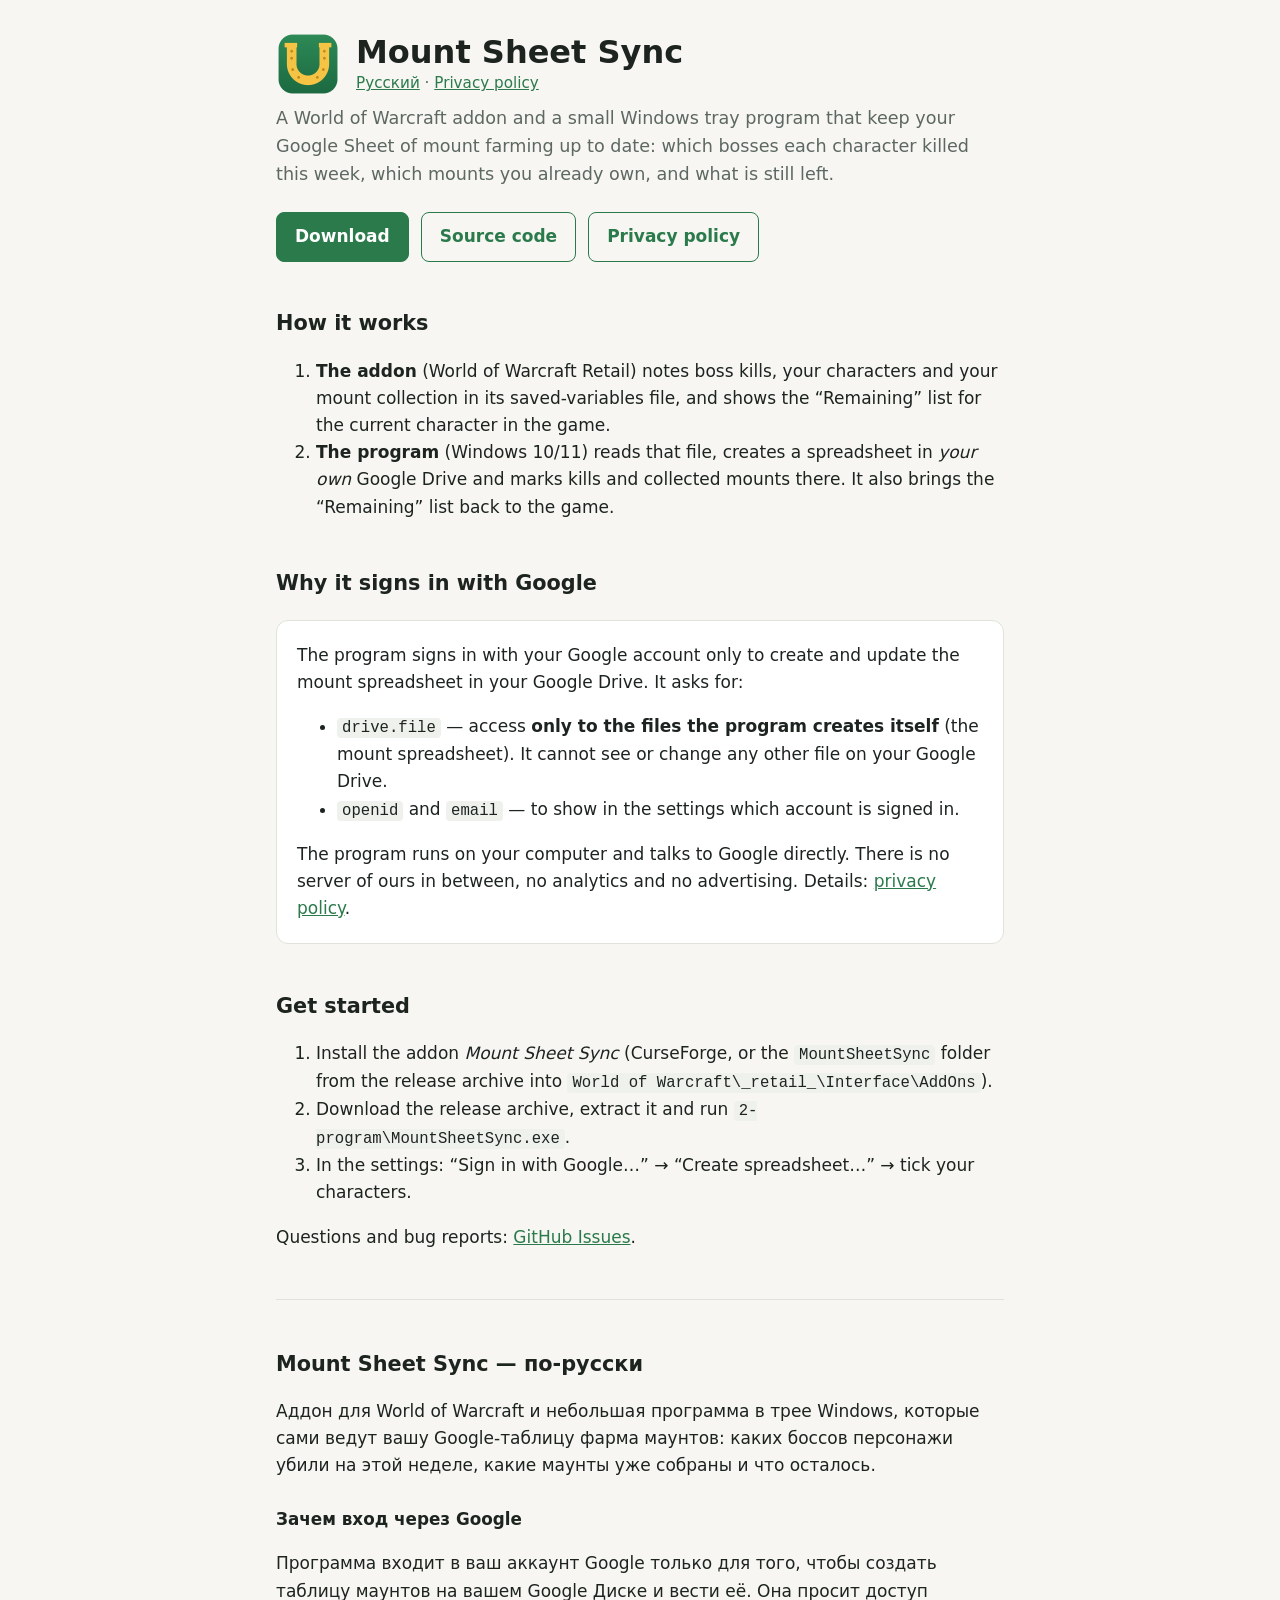
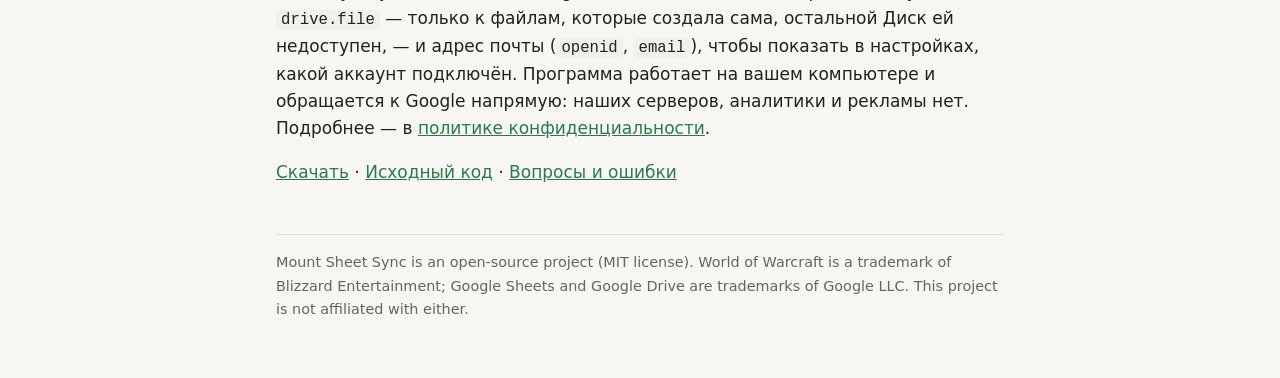
==== index.html @ d0a35574 "Mount Sheet Sync home page and privacy policy Co-Authored-By: Claude Opus 5.5 <noreply@anthropic.com" ====
<!doctype html>
<html lang="en">
<head>
<meta charset="utf-8">
<meta name="viewport" content="width=device-width, initial-scale=1">
<title>Mount Sheet Sync</title>
<meta name="description" content="A World of Warcraft addon and a Windows tray program that keep a Google Sheet of mount farming up to date.">
<link rel="icon" href="favicon.png">
<link rel="stylesheet" href="style.css">
</head>
<body>
<main>
<header>
  <img src="logo.png" alt="">
  <div>
    <h1>Mount Sheet Sync</h1>
    <div class="langs"><a href="#ru">Русский</a> · <a href="privacy.html">Privacy policy</a></div>
  </div>
</header>
<p class="lead">A World of Warcraft addon and a small Windows tray program that keep your Google Sheet of mount farming
up to date: which bosses each character killed this week, which mounts you already own, and what is still left.</p>

<div class="buttons">
  <a class="button primary" href="https://github.com/Zlodyaga/mount-sheet-sync/releases">Download</a>
  <a class="button" href="https://github.com/Zlodyaga/mount-sheet-sync">Source code</a>
  <a class="button" href="privacy.html">Privacy policy</a>
</div>

<h2>How it works</h2>
<ol>
  <li><strong>The addon</strong> (World of Warcraft Retail) notes boss kills, your characters and your mount collection
    in its saved-variables file, and shows the “Remaining” list for the current character in the game.</li>
  <li><strong>The program</strong> (Windows 10/11) reads that file, creates a spreadsheet in <em>your own</em> Google Drive
    and marks kills and collected mounts there. It also brings the “Remaining” list back to the game.</li>
</ol>

<h2>Why it signs in with Google</h2>
<div class="card">
<p>The program signs in with your Google account only to create and update the mount spreadsheet in your Google Drive.
It asks for:</p>
<ul>
  <li><code>drive.file</code> — access <strong>only to the files the program creates itself</strong>
    (the mount spreadsheet). It cannot see or change any other file on your Google Drive.</li>
  <li><code>openid</code> and <code>email</code> — to show in the settings which account is signed in.</li>
</ul>
<p>The program runs on your computer and talks to Google directly. There is no server of ours in between, no analytics
and no advertising. Details: <a href="privacy.html">privacy policy</a>.</p>
</div>

<h2>Get started</h2>
<ol>
  <li>Install the addon <em>Mount Sheet Sync</em> (CurseForge, or the <code>MountSheetSync</code> folder from the release
    archive into <code>World of Warcraft\_retail_\Interface\AddOns</code>).</li>
  <li>Download the release archive, extract it and run <code>2-program\MountSheetSync.exe</code>.</li>
  <li>In the settings: “Sign in with Google…” → “Create spreadsheet…” → tick your characters.</li>
</ol>
<p>Questions and bug reports: <a href="https://github.com/Zlodyaga/mount-sheet-sync/issues">GitHub Issues</a>.</p>

<hr>

<section id="ru" lang="ru">
<h2>Mount Sheet Sync — по-русски</h2>
<p>Аддон для World of Warcraft и небольшая программа в трее Windows, которые сами ведут вашу Google-таблицу фарма
маунтов: каких боссов персонажи убили на этой неделе, какие маунты уже собраны и что осталось.</p>
<h3>Зачем вход через Google</h3>
<p>Программа входит в ваш аккаунт Google только для того, чтобы создать таблицу маунтов на вашем Google Диске и
вести её. Она просит доступ <code>drive.file</code> — только к файлам, которые создала сама, остальной Диск ей
недоступен, — и адрес почты (<code>openid</code>, <code>email</code>), чтобы показать в настройках, какой аккаунт
подключён. Программа работает на вашем компьютере и обращается к Google напрямую: наших серверов, аналитики и
рекламы нет. Подробнее — в <a href="privacy.html#ru">политике конфиденциальности</a>.</p>
<p><a href="https://github.com/Zlodyaga/mount-sheet-sync/releases">Скачать</a> ·
<a href="https://github.com/Zlodyaga/mount-sheet-sync">Исходный код</a> ·
<a href="https://github.com/Zlodyaga/mount-sheet-sync/issues">Вопросы и ошибки</a></p>
</section>

<footer>
Mount Sheet Sync is an open-source project (MIT license). World of Warcraft is a trademark of Blizzard Entertainment;
Google Sheets and Google Drive are trademarks of Google LLC. This project is not affiliated with either.
</footer>
</main>
</body>
</html>
---- style.css ----
:root {
  --bg: #f7f6f2; --fg: #1d2420; --muted: #5d6862; --card: #ffffff; --line: #dfe3dc;
  --accent: #2a7a4b; --accent-fg: #ffffff; --code: #eef1ec;
}
@media (prefers-color-scheme: dark) {
  :root { --bg: #141815; --fg: #e8ece8; --muted: #a3ada6; --card: #1c221e; --line: #2e3631;
          --accent: #5cc08a; --accent-fg: #0f1a13; --code: #242b26; }
}
* { box-sizing: border-box; }
html { -webkit-text-size-adjust: 100%; }
body { margin: 0; background: var(--bg); color: var(--fg);
       font: 17px/1.6 system-ui, -apple-system, "Segoe UI", Roboto, sans-serif; }
main { max-width: 760px; margin: 0 auto; padding: 32px 16px 64px; }
header { display: flex; gap: 16px; align-items: center; margin-bottom: 8px; }
header img { width: 64px; height: 64px; flex: none; }
h1 { font-size: 2rem; line-height: 1.2; margin: 0; }
h2 { font-size: 1.3rem; margin: 2.2em 0 .5em; }
h3 { font-size: 1.05rem; margin: 1.6em 0 .3em; }
p, li { max-width: 68ch; }
a { color: var(--accent); }
.lead { color: var(--muted); font-size: 1.1rem; margin-top: 4px; }
.langs { font-size: .95rem; color: var(--muted); }
.card { background: var(--card); border: 1px solid var(--line); border-radius: 12px; padding: 4px 20px; margin: 20px 0; }
.buttons { display: flex; flex-wrap: wrap; gap: 12px; margin: 24px 0; }
.button { display: inline-block; padding: 10px 18px; border-radius: 8px; text-decoration: none; font-weight: 600;
          border: 1px solid var(--accent); }
.button.primary { background: var(--accent); color: var(--accent-fg); }
code { background: var(--code); padding: 1px 5px; border-radius: 4px; font-size: .92em; overflow-wrap: anywhere; }
footer { margin-top: 48px; padding-top: 16px; border-top: 1px solid var(--line); color: var(--muted); font-size: .9rem; }
hr { border: 0; border-top: 1px solid var(--line); margin: 48px 0; }
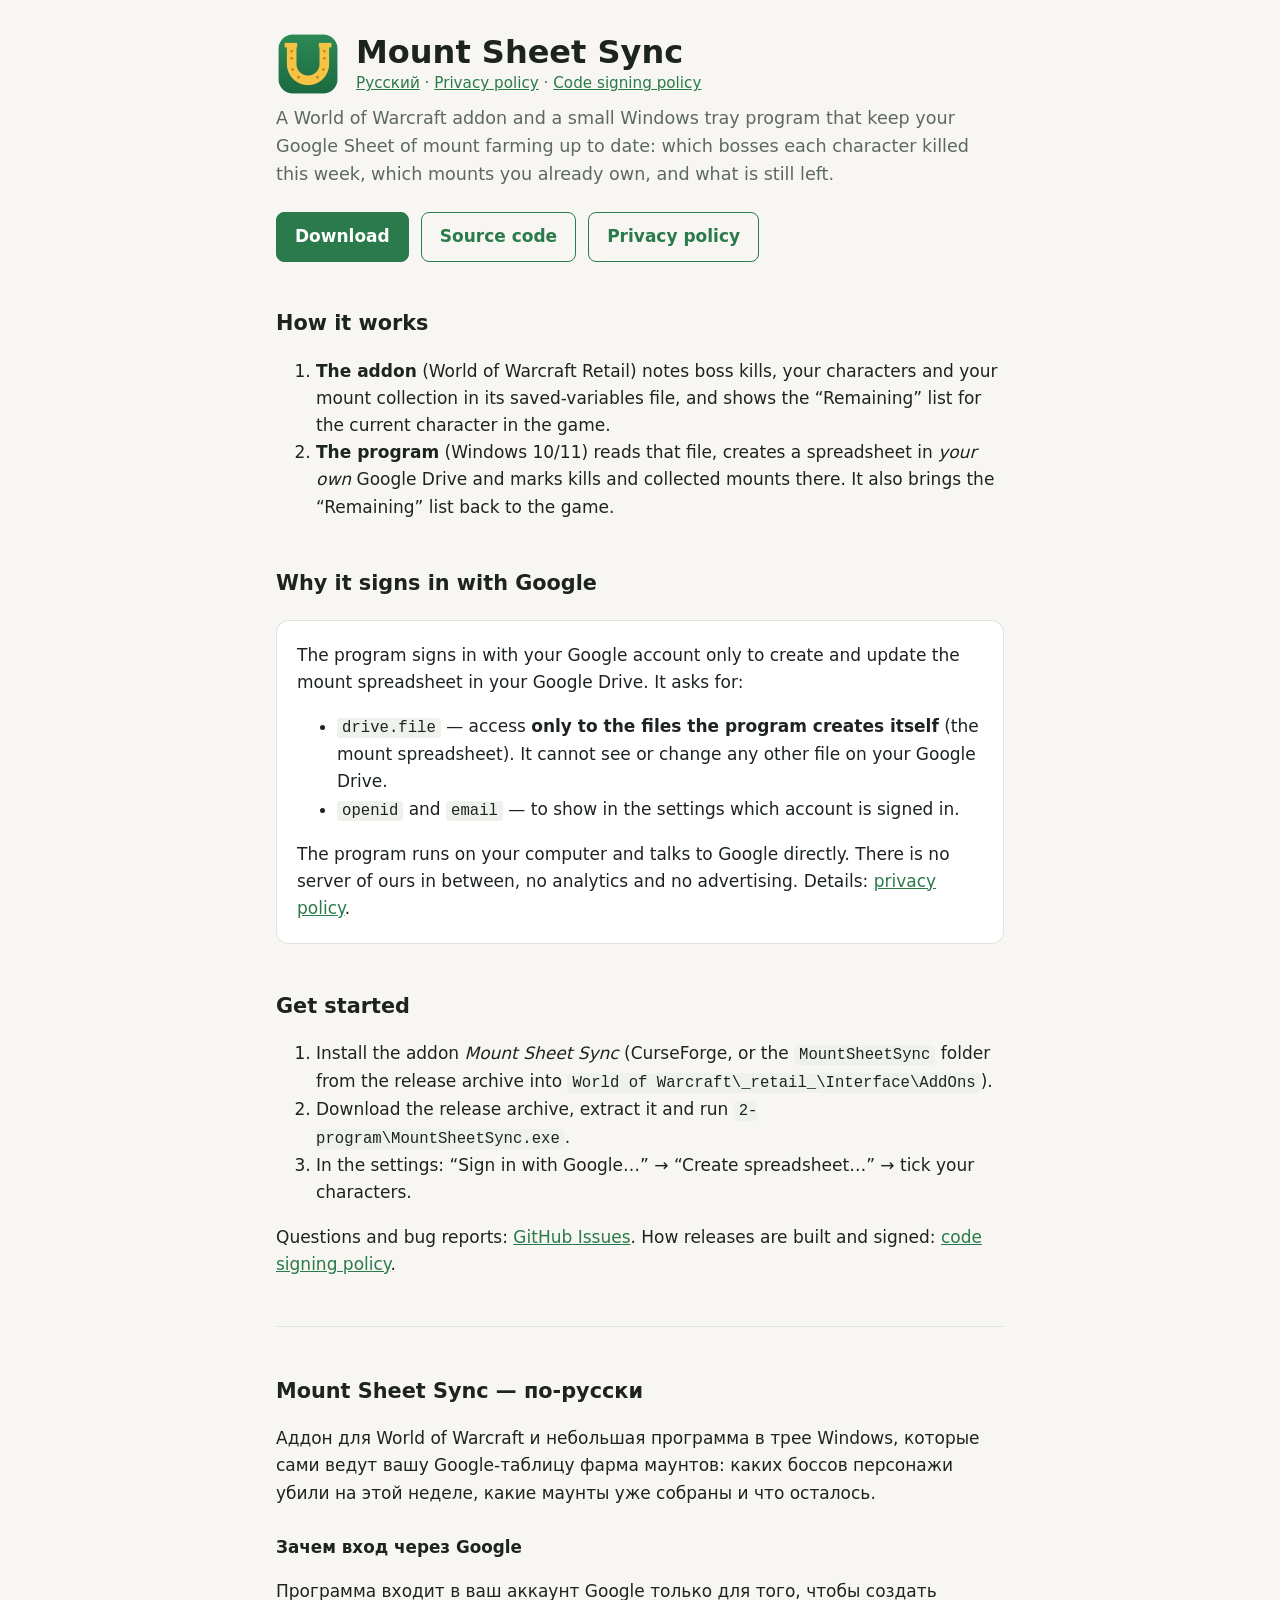
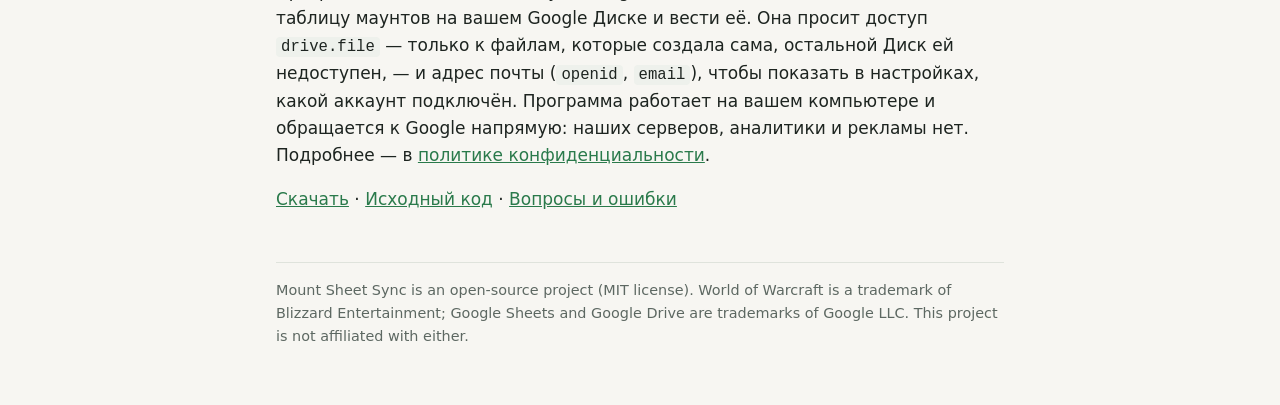
==== commit 60453c23: "Code signing policy page Co-Authored-By: Claude Opus 5.5 <noreply@anthropic.com> Claude-Session: htt" ====
--- a/index.html
+++ b/index.html
@@ -2,6 +2,7 @@
 <html lang="en">
 <head>
 <meta charset="utf-8">
+<meta name="google-site-verification" content="HjjL_WrsnBHlThyc2jDRRkX_22MiPHdkxiM_3FD29Pc">
 <meta name="viewport" content="width=device-width, initial-scale=1">
 <title>Mount Sheet Sync</title>
 <meta name="description" content="A World of Warcraft addon and a Windows tray program that keep a Google Sheet of mount farming up to date.">
@@ -14,7 +15,7 @@
   <img src="logo.png" alt="">
   <div>
     <h1>Mount Sheet Sync</h1>
-    <div class="langs"><a href="#ru">Русский</a> · <a href="privacy.html">Privacy policy</a></div>
+    <div class="langs"><a href="#ru">Русский</a> · <a href="privacy.html">Privacy policy</a> · <a href="code-signing.html">Code signing policy</a></div>
   </div>
 </header>
 <p class="lead">A World of Warcraft addon and a small Windows tray program that keep your Google Sheet of mount farming
@@ -54,7 +55,8 @@
   <li>Download the release archive, extract it and run <code>2-program\MountSheetSync.exe</code>.</li>
   <li>In the settings: “Sign in with Google…” → “Create spreadsheet…” → tick your characters.</li>
 </ol>
-<p>Questions and bug reports: <a href="https://github.com/Zlodyaga/mount-sheet-sync/issues">GitHub Issues</a>.</p>
+<p>Questions and bug reports: <a href="https://github.com/Zlodyaga/mount-sheet-sync/issues">GitHub Issues</a>.
+How releases are built and signed: <a href="code-signing.html">code signing policy</a>.</p>
 
 <hr>
 
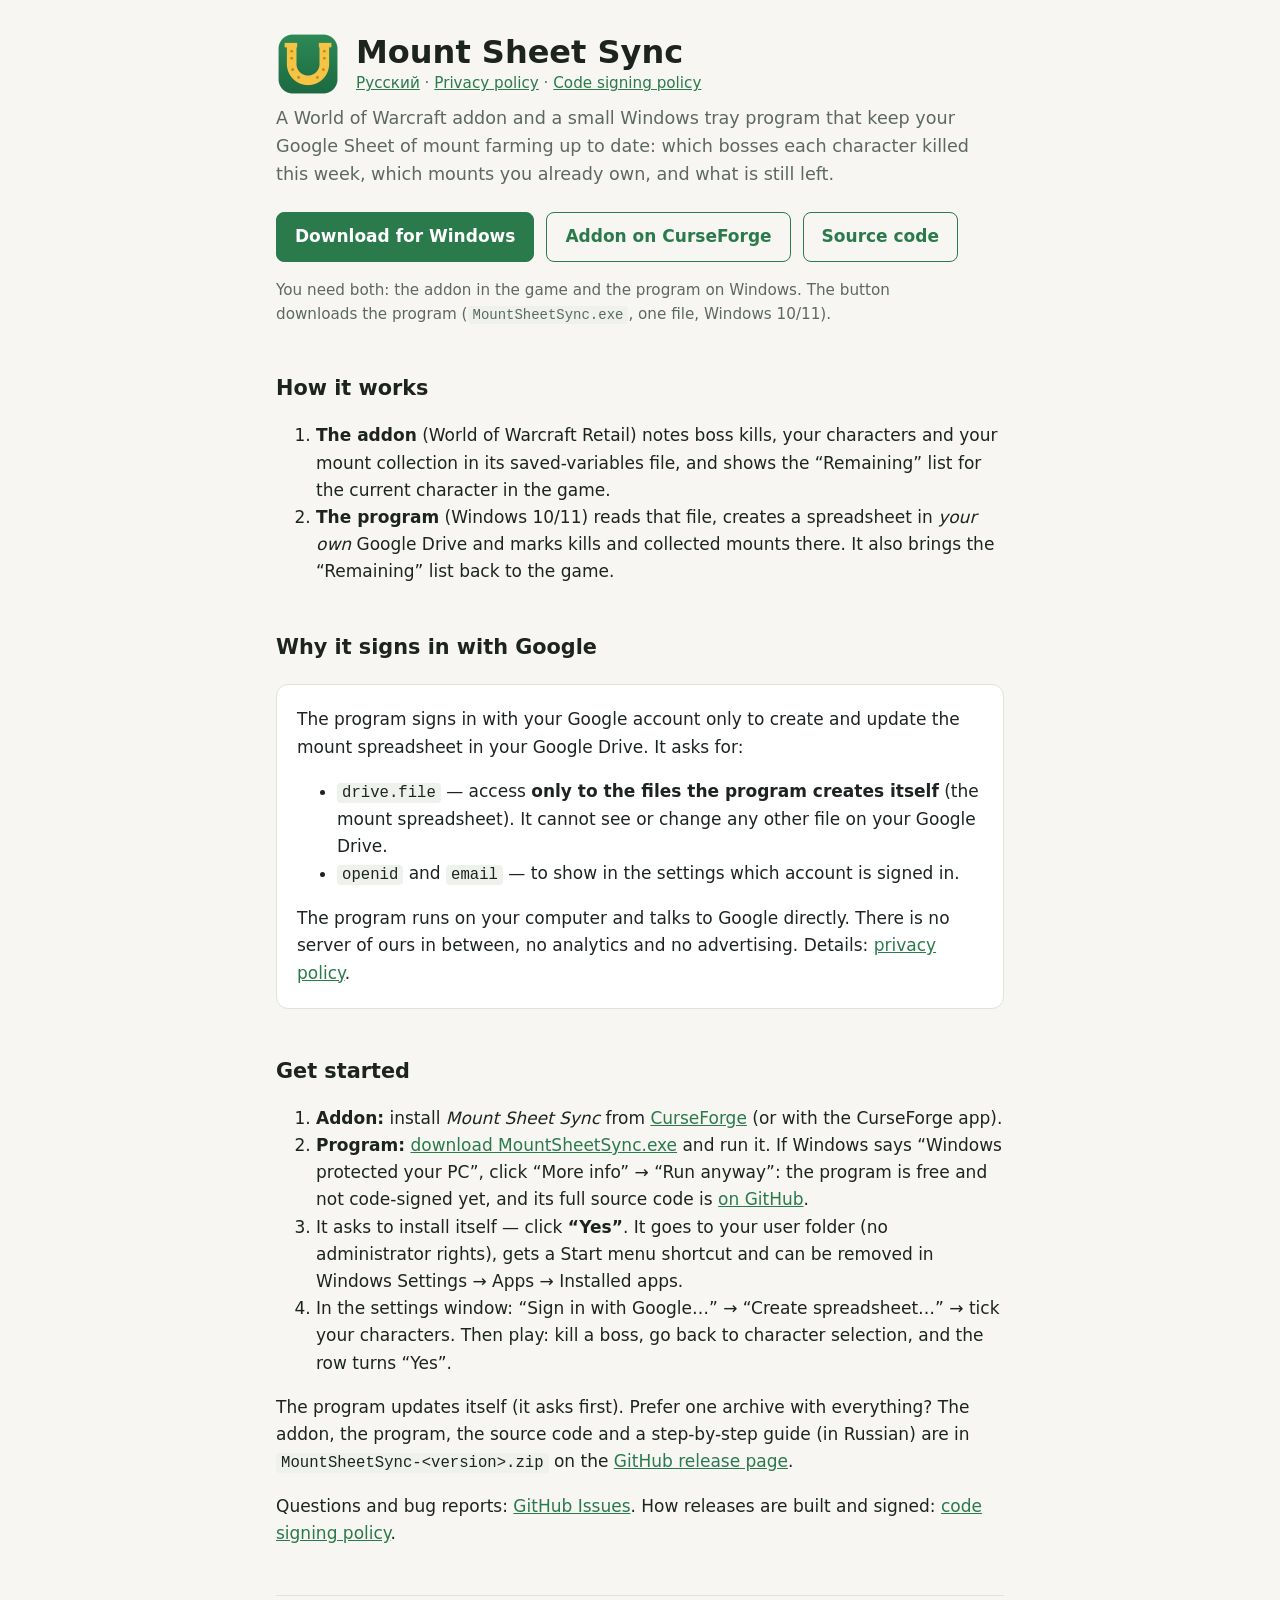
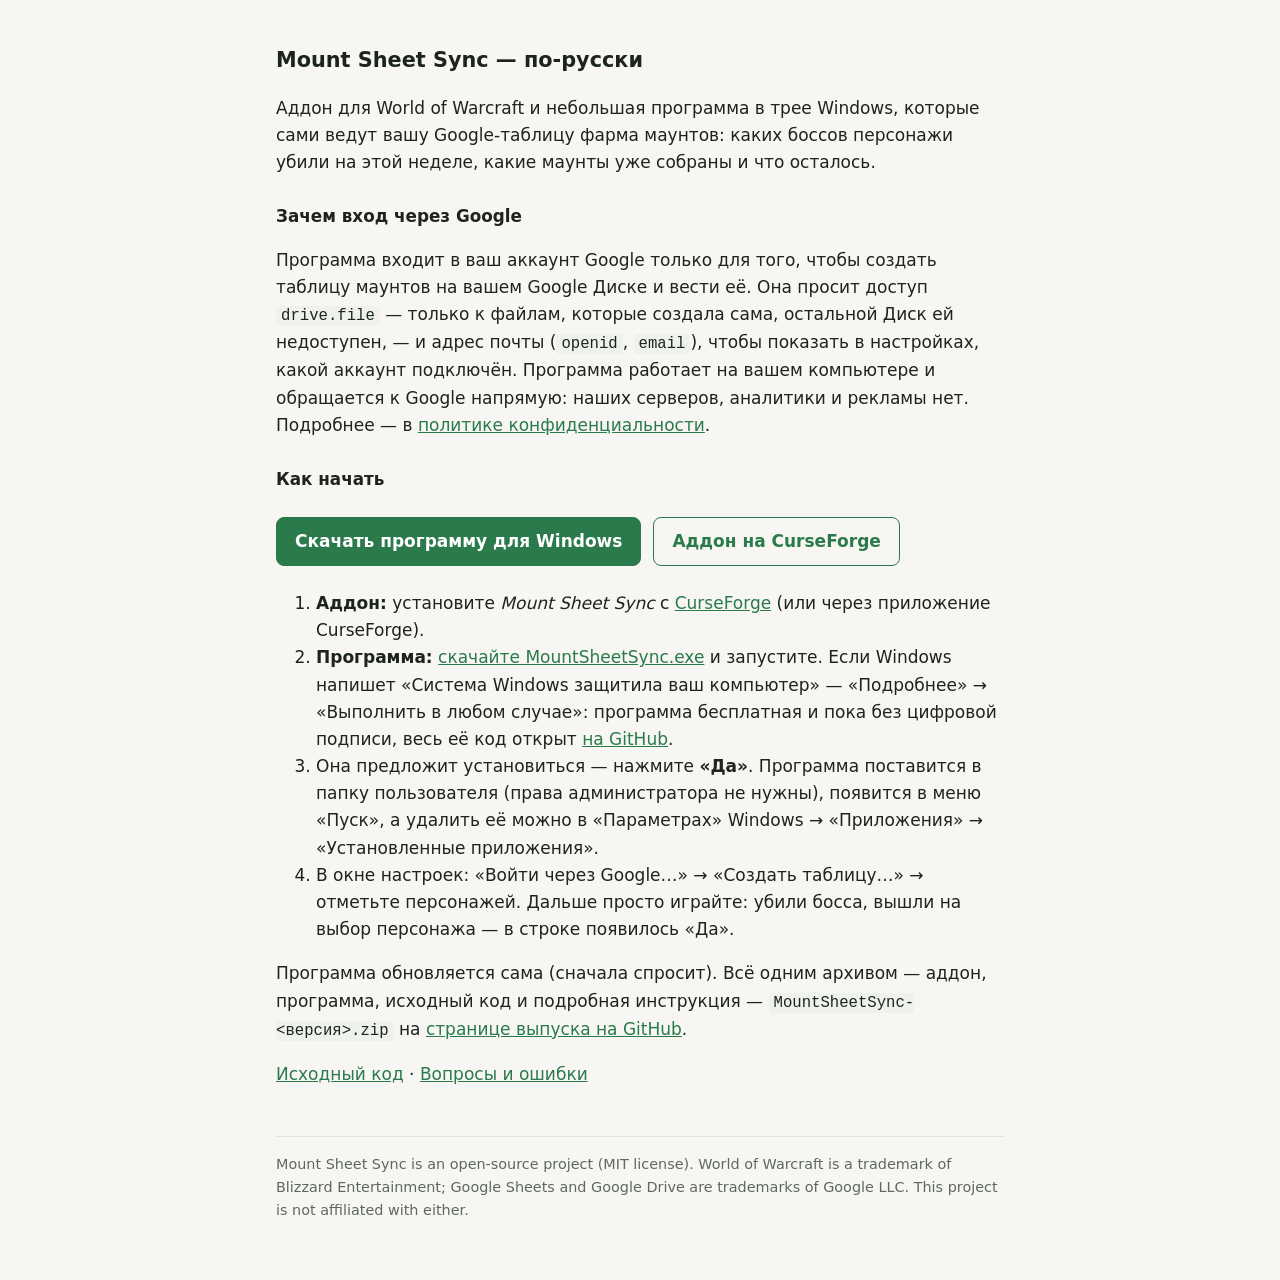
==== commit 8748e7a9: "Download the program itself (MountSheetSync.exe), addon from CurseForge; simple setup steps Co-Autho" ====
--- a/index.html
+++ b/index.html
@@ -22,10 +22,12 @@
 up to date: which bosses each character killed this week, which mounts you already own, and what is still left.</p>
 
 <div class="buttons">
-  <a class="button primary" href="https://github.com/Zlodyaga/mount-sheet-sync/releases">Download</a>
+  <a class="button primary" href="https://github.com/Zlodyaga/mount-sheet-sync/releases/latest/download/MountSheetSync.exe">Download for Windows</a>
+  <a class="button" href="https://www.curseforge.com/wow/addons/mount-sheet-sync">Addon on CurseForge</a>
   <a class="button" href="https://github.com/Zlodyaga/mount-sheet-sync">Source code</a>
-  <a class="button" href="privacy.html">Privacy policy</a>
 </div>
+<p class="hint">You need both: the addon in the game and the program on Windows. The button downloads the program
+(<code>MountSheetSync.exe</code>, one file, Windows 10/11).</p>
 
 <h2>How it works</h2>
 <ol>
@@ -50,11 +52,19 @@
 
 <h2>Get started</h2>
 <ol>
-  <li>Install the addon <em>Mount Sheet Sync</em> (CurseForge, or the <code>MountSheetSync</code> folder from the release
-    archive into <code>World of Warcraft\_retail_\Interface\AddOns</code>).</li>
-  <li>Download the release archive, extract it and run <code>2-program\MountSheetSync.exe</code>.</li>
-  <li>In the settings: “Sign in with Google…” → “Create spreadsheet…” → tick your characters.</li>
+  <li><strong>Addon:</strong> install <em>Mount Sheet Sync</em> from <a href="https://www.curseforge.com/wow/addons/mount-sheet-sync">CurseForge</a> (or with the
+    CurseForge app).</li>
+  <li><strong>Program:</strong> <a href="https://github.com/Zlodyaga/mount-sheet-sync/releases/latest/download/MountSheetSync.exe">download MountSheetSync.exe</a> and run it.
+    If Windows says “Windows protected your PC”, click “More info” → “Run anyway”: the program is free and not
+    code-signed yet, and its full source code is <a href="https://github.com/Zlodyaga/mount-sheet-sync">on GitHub</a>.</li>
+  <li>It asks to install itself — click <strong>“Yes”</strong>. It goes to your user folder (no administrator rights),
+    gets a Start menu shortcut and can be removed in Windows Settings → Apps → Installed apps.</li>
+  <li>In the settings window: “Sign in with Google…” → “Create spreadsheet…” → tick your characters. Then play: kill a
+    boss, go back to character selection, and the row turns “Yes”.</li>
 </ol>
+<p>The program updates itself (it asks first). Prefer one archive with everything? The addon, the program, the source
+code and a step-by-step guide (in Russian) are in <code>MountSheetSync-&lt;version&gt;.zip</code> on the
+<a href="https://github.com/Zlodyaga/mount-sheet-sync/releases/latest">GitHub release page</a>.</p>
 <p>Questions and bug reports: <a href="https://github.com/Zlodyaga/mount-sheet-sync/issues">GitHub Issues</a>.
 How releases are built and signed: <a href="code-signing.html">code signing policy</a>.</p>
 
@@ -70,8 +80,26 @@
 недоступен, — и адрес почты (<code>openid</code>, <code>email</code>), чтобы показать в настройках, какой аккаунт
 подключён. Программа работает на вашем компьютере и обращается к Google напрямую: наших серверов, аналитики и
 рекламы нет. Подробнее — в <a href="privacy.html#ru">политике конфиденциальности</a>.</p>
-<p><a href="https://github.com/Zlodyaga/mount-sheet-sync/releases">Скачать</a> ·
-<a href="https://github.com/Zlodyaga/mount-sheet-sync">Исходный код</a> ·
+<h3>Как начать</h3>
+<div class="buttons">
+  <a class="button primary" href="https://github.com/Zlodyaga/mount-sheet-sync/releases/latest/download/MountSheetSync.exe">Скачать программу для Windows</a>
+  <a class="button" href="https://www.curseforge.com/wow/addons/mount-sheet-sync">Аддон на CurseForge</a>
+</div>
+<ol>
+  <li><strong>Аддон:</strong> установите <em>Mount Sheet Sync</em> с <a href="https://www.curseforge.com/wow/addons/mount-sheet-sync">CurseForge</a> (или через
+    приложение CurseForge).</li>
+  <li><strong>Программа:</strong> <a href="https://github.com/Zlodyaga/mount-sheet-sync/releases/latest/download/MountSheetSync.exe">скачайте MountSheetSync.exe</a> и запустите. Если Windows напишет
+    «Система Windows защитила ваш компьютер» — «Подробнее» → «Выполнить в любом случае»: программа бесплатная и пока
+    без цифровой подписи, весь её код открыт <a href="https://github.com/Zlodyaga/mount-sheet-sync">на GitHub</a>.</li>
+  <li>Она предложит установиться — нажмите <strong>«Да»</strong>. Программа поставится в папку пользователя (права
+    администратора не нужны), появится в меню «Пуск», а удалить её можно в «Параметрах» Windows → «Приложения» →
+    «Установленные приложения».</li>
+  <li>В окне настроек: «Войти через Google…» → «Создать таблицу…» → отметьте персонажей. Дальше просто играйте: убили
+    босса, вышли на выбор персонажа — в строке появилось «Да».</li>
+</ol>
+<p>Программа обновляется сама (сначала спросит). Всё одним архивом — аддон, программа, исходный код и подробная
+инструкция — <code>MountSheetSync-&lt;версия&gt;.zip</code> на <a href="https://github.com/Zlodyaga/mount-sheet-sync/releases/latest">странице выпуска на GitHub</a>.</p>
+<p><a href="https://github.com/Zlodyaga/mount-sheet-sync">Исходный код</a> ·
 <a href="https://github.com/Zlodyaga/mount-sheet-sync/issues">Вопросы и ошибки</a></p>
 </section>
 
--- a/style.css
+++ b/style.css
@@ -28,3 +28,4 @@
 code { background: var(--code); padding: 1px 5px; border-radius: 4px; font-size: .92em; overflow-wrap: anywhere; }
 footer { margin-top: 48px; padding-top: 16px; border-top: 1px solid var(--line); color: var(--muted); font-size: .9rem; }
 hr { border: 0; border-top: 1px solid var(--line); margin: 48px 0; }
+.hint { color: var(--muted); font-size: .95rem; margin-top: -8px; }
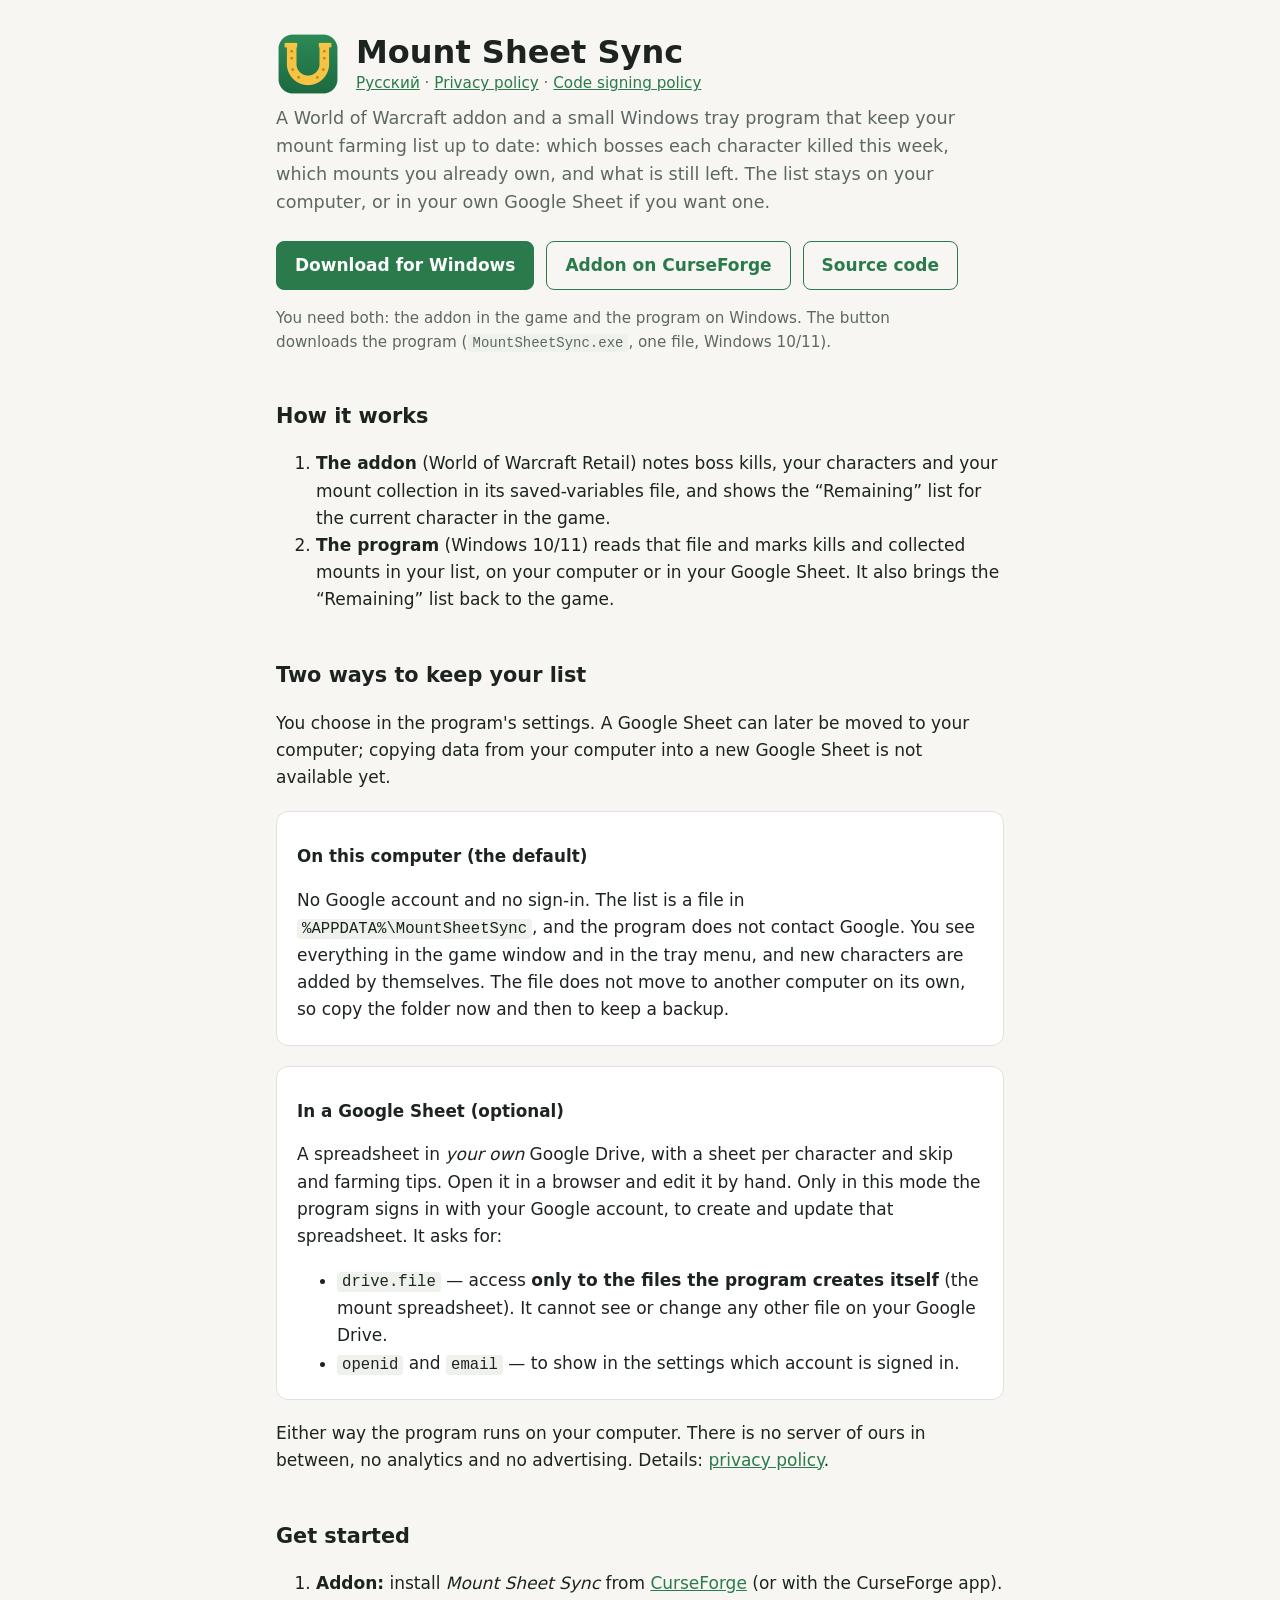
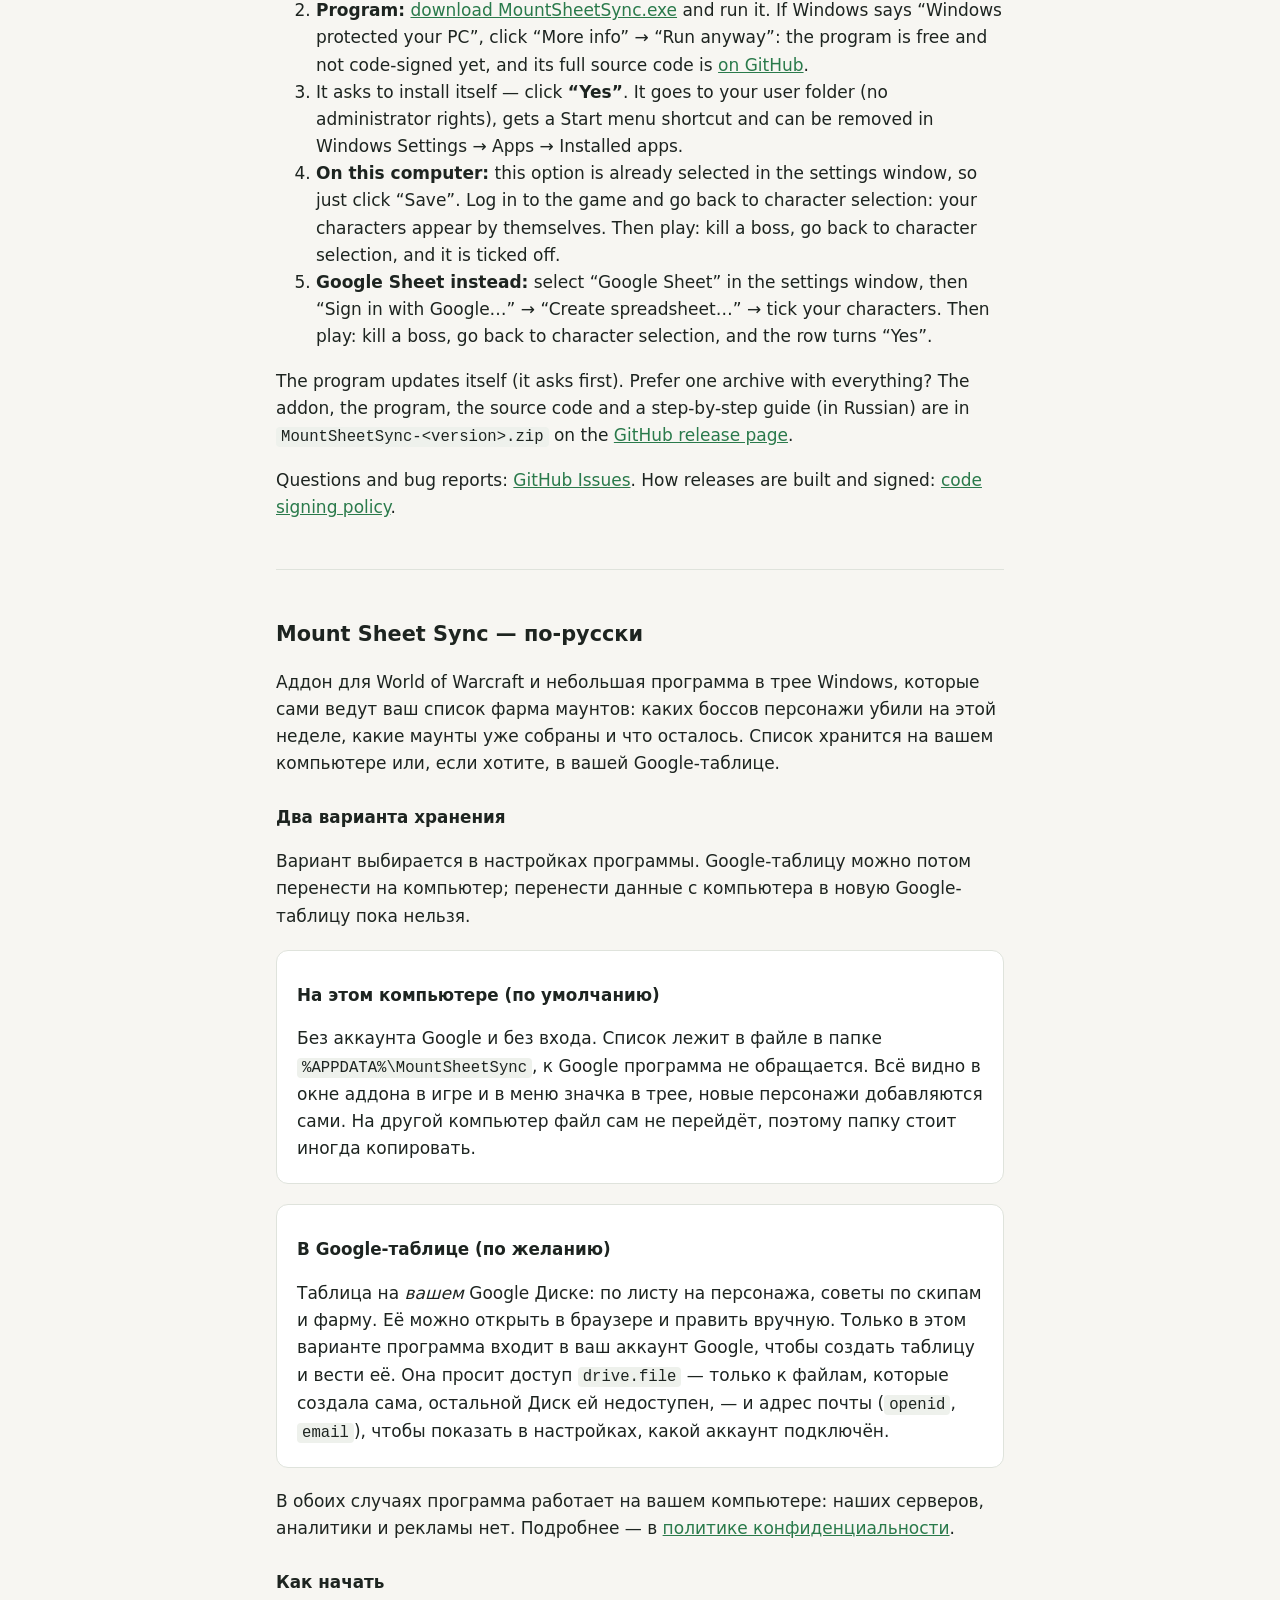
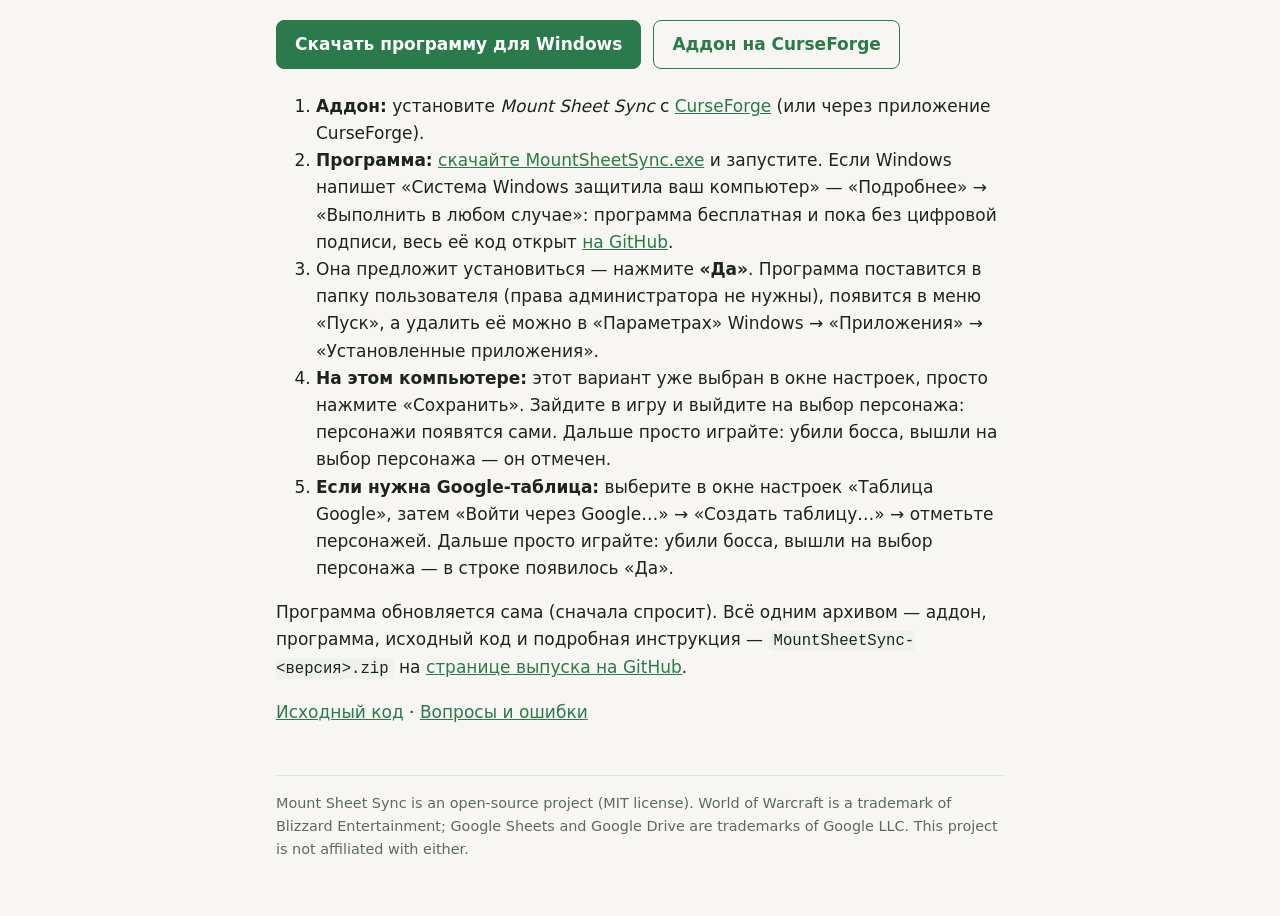
==== commit f622258e: "Home page: two ways to keep the list, on this computer or in a Google Sheet Co-Authored-By: Claude O" ====
--- a/index.html
+++ b/index.html
@@ -5,7 +5,7 @@
 <meta name="google-site-verification" content="HjjL_WrsnBHlThyc2jDRRkX_22MiPHdkxiM_3FD29Pc">
 <meta name="viewport" content="width=device-width, initial-scale=1">
 <title>Mount Sheet Sync</title>
-<meta name="description" content="A World of Warcraft addon and a Windows tray program that keep a Google Sheet of mount farming up to date.">
+<meta name="description" content="A World of Warcraft addon and a Windows tray program that track mount farming across your characters: on your computer, or in a Google Sheet if you want one.">
 <link rel="icon" href="favicon.png">
 <link rel="stylesheet" href="style.css">
 </head>
@@ -18,8 +18,9 @@
     <div class="langs"><a href="#ru">Русский</a> · <a href="privacy.html">Privacy policy</a> · <a href="code-signing.html">Code signing policy</a></div>
   </div>
 </header>
-<p class="lead">A World of Warcraft addon and a small Windows tray program that keep your Google Sheet of mount farming
-up to date: which bosses each character killed this week, which mounts you already own, and what is still left.</p>
+<p class="lead">A World of Warcraft addon and a small Windows tray program that keep your mount farming list up to
+date: which bosses each character killed this week, which mounts you already own, and what is still left. The list stays
+on your computer, or in your own Google Sheet if you want one.</p>
 
 <div class="buttons">
   <a class="button primary" href="https://github.com/Zlodyaga/mount-sheet-sync/releases/latest/download/MountSheetSync.exe">Download for Windows</a>
@@ -33,22 +34,32 @@
 <ol>
   <li><strong>The addon</strong> (World of Warcraft Retail) notes boss kills, your characters and your mount collection
     in its saved-variables file, and shows the “Remaining” list for the current character in the game.</li>
-  <li><strong>The program</strong> (Windows 10/11) reads that file, creates a spreadsheet in <em>your own</em> Google Drive
-    and marks kills and collected mounts there. It also brings the “Remaining” list back to the game.</li>
+  <li><strong>The program</strong> (Windows 10/11) reads that file and marks kills and collected mounts in your list, on your
+    computer or in your Google Sheet. It also brings the “Remaining” list back to the game.</li>
 </ol>
 
-<h2>Why it signs in with Google</h2>
+<h2>Two ways to keep your list</h2>
+<p>You choose in the program's settings. A Google Sheet can later be moved to your computer; copying data from your
+computer into a new Google Sheet is not available yet.</p>
 <div class="card">
-<p>The program signs in with your Google account only to create and update the mount spreadsheet in your Google Drive.
-It asks for:</p>
+<h3>On this computer (the default)</h3>
+<p>No Google account and no sign-in. The list is a file in <code>%APPDATA%\MountSheetSync</code>, and the program does not
+contact Google. You see everything in the game window and in the tray menu, and new characters are added by themselves.
+The file does not move to another computer on its own, so copy the folder now and then to keep a backup.</p>
+</div>
+<div class="card">
+<h3>In a Google Sheet (optional)</h3>
+<p>A spreadsheet in <em>your own</em> Google Drive, with a sheet per character and skip and farming tips. Open it in a
+browser and edit it by hand. Only in this mode the program signs in with your Google account, to create and update that
+spreadsheet. It asks for:</p>
 <ul>
   <li><code>drive.file</code> — access <strong>only to the files the program creates itself</strong>
     (the mount spreadsheet). It cannot see or change any other file on your Google Drive.</li>
   <li><code>openid</code> and <code>email</code> — to show in the settings which account is signed in.</li>
 </ul>
-<p>The program runs on your computer and talks to Google directly. There is no server of ours in between, no analytics
-and no advertising. Details: <a href="privacy.html">privacy policy</a>.</p>
 </div>
+<p>Either way the program runs on your computer. There is no server of ours in between, no analytics and no advertising.
+Details: <a href="privacy.html">privacy policy</a>.</p>
 
 <h2>Get started</h2>
 <ol>
@@ -59,8 +70,12 @@
     code-signed yet, and its full source code is <a href="https://github.com/Zlodyaga/mount-sheet-sync">on GitHub</a>.</li>
   <li>It asks to install itself — click <strong>“Yes”</strong>. It goes to your user folder (no administrator rights),
     gets a Start menu shortcut and can be removed in Windows Settings → Apps → Installed apps.</li>
-  <li>In the settings window: “Sign in with Google…” → “Create spreadsheet…” → tick your characters. Then play: kill a
-    boss, go back to character selection, and the row turns “Yes”.</li>
+  <li><strong>On this computer:</strong> this option is already selected in the settings window, so just click “Save”. Log in
+    to the game and go back to character selection: your characters appear by themselves. Then play: kill a boss, go
+    back to character selection, and it is ticked off.</li>
+  <li><strong>Google Sheet instead:</strong> select “Google Sheet” in the settings window, then “Sign in with Google…” →
+    “Create spreadsheet…” → tick your characters. Then play: kill a boss, go back to character selection, and the row
+    turns “Yes”.</li>
 </ol>
 <p>The program updates itself (it asks first). Prefer one archive with everything? The addon, the program, the source
 code and a step-by-step guide (in Russian) are in <code>MountSheetSync-&lt;version&gt;.zip</code> on the
@@ -72,14 +87,27 @@
 
 <section id="ru" lang="ru">
 <h2>Mount Sheet Sync — по-русски</h2>
-<p>Аддон для World of Warcraft и небольшая программа в трее Windows, которые сами ведут вашу Google-таблицу фарма
-маунтов: каких боссов персонажи убили на этой неделе, какие маунты уже собраны и что осталось.</p>
-<h3>Зачем вход через Google</h3>
-<p>Программа входит в ваш аккаунт Google только для того, чтобы создать таблицу маунтов на вашем Google Диске и
-вести её. Она просит доступ <code>drive.file</code> — только к файлам, которые создала сама, остальной Диск ей
-недоступен, — и адрес почты (<code>openid</code>, <code>email</code>), чтобы показать в настройках, какой аккаунт
-подключён. Программа работает на вашем компьютере и обращается к Google напрямую: наших серверов, аналитики и
-рекламы нет. Подробнее — в <a href="privacy.html#ru">политике конфиденциальности</a>.</p>
+<p>Аддон для World of Warcraft и небольшая программа в трее Windows, которые сами ведут ваш список фарма маунтов:
+каких боссов персонажи убили на этой неделе, какие маунты уже собраны и что осталось. Список хранится на вашем
+компьютере или, если хотите, в вашей Google-таблице.</p>
+<h3>Два варианта хранения</h3>
+<p>Вариант выбирается в настройках программы. Google-таблицу можно потом перенести на компьютер; перенести данные с
+компьютера в новую Google-таблицу пока нельзя.</p>
+<div class="card">
+<h3>На этом компьютере (по умолчанию)</h3>
+<p>Без аккаунта Google и без входа. Список лежит в файле в папке <code>%APPDATA%\MountSheetSync</code>, к Google программа
+не обращается. Всё видно в окне аддона в игре и в меню значка в трее, новые персонажи добавляются сами. На другой
+компьютер файл сам не перейдёт, поэтому папку стоит иногда копировать.</p>
+</div>
+<div class="card">
+<h3>В Google-таблице (по желанию)</h3>
+<p>Таблица на <em>вашем</em> Google Диске: по листу на персонажа, советы по скипам и фарму. Её можно открыть в браузере и
+править вручную. Только в этом варианте программа входит в ваш аккаунт Google, чтобы создать таблицу и вести её. Она
+просит доступ <code>drive.file</code> — только к файлам, которые создала сама, остальной Диск ей недоступен, — и адрес
+почты (<code>openid</code>, <code>email</code>), чтобы показать в настройках, какой аккаунт подключён.</p>
+</div>
+<p>В обоих случаях программа работает на вашем компьютере: наших серверов, аналитики и рекламы нет. Подробнее — в
+<a href="privacy.html#ru">политике конфиденциальности</a>.</p>
 <h3>Как начать</h3>
 <div class="buttons">
   <a class="button primary" href="https://github.com/Zlodyaga/mount-sheet-sync/releases/latest/download/MountSheetSync.exe">Скачать программу для Windows</a>
@@ -94,8 +122,12 @@
   <li>Она предложит установиться — нажмите <strong>«Да»</strong>. Программа поставится в папку пользователя (права
     администратора не нужны), появится в меню «Пуск», а удалить её можно в «Параметрах» Windows → «Приложения» →
     «Установленные приложения».</li>
-  <li>В окне настроек: «Войти через Google…» → «Создать таблицу…» → отметьте персонажей. Дальше просто играйте: убили
-    босса, вышли на выбор персонажа — в строке появилось «Да».</li>
+  <li><strong>На этом компьютере:</strong> этот вариант уже выбран в окне настроек, просто нажмите «Сохранить». Зайдите в
+    игру и выйдите на выбор персонажа: персонажи появятся сами. Дальше просто играйте: убили босса, вышли на выбор
+    персонажа — он отмечен.</li>
+  <li><strong>Если нужна Google-таблица:</strong> выберите в окне настроек «Таблица Google», затем «Войти через Google…» →
+    «Создать таблицу…» → отметьте персонажей. Дальше просто играйте: убили босса, вышли на выбор персонажа — в строке
+    появилось «Да».</li>
 </ol>
 <p>Программа обновляется сама (сначала спросит). Всё одним архивом — аддон, программа, исходный код и подробная
 инструкция — <code>MountSheetSync-&lt;версия&gt;.zip</code> на <a href="https://github.com/Zlodyaga/mount-sheet-sync/releases/latest">странице выпуска на GitHub</a>.</p>
